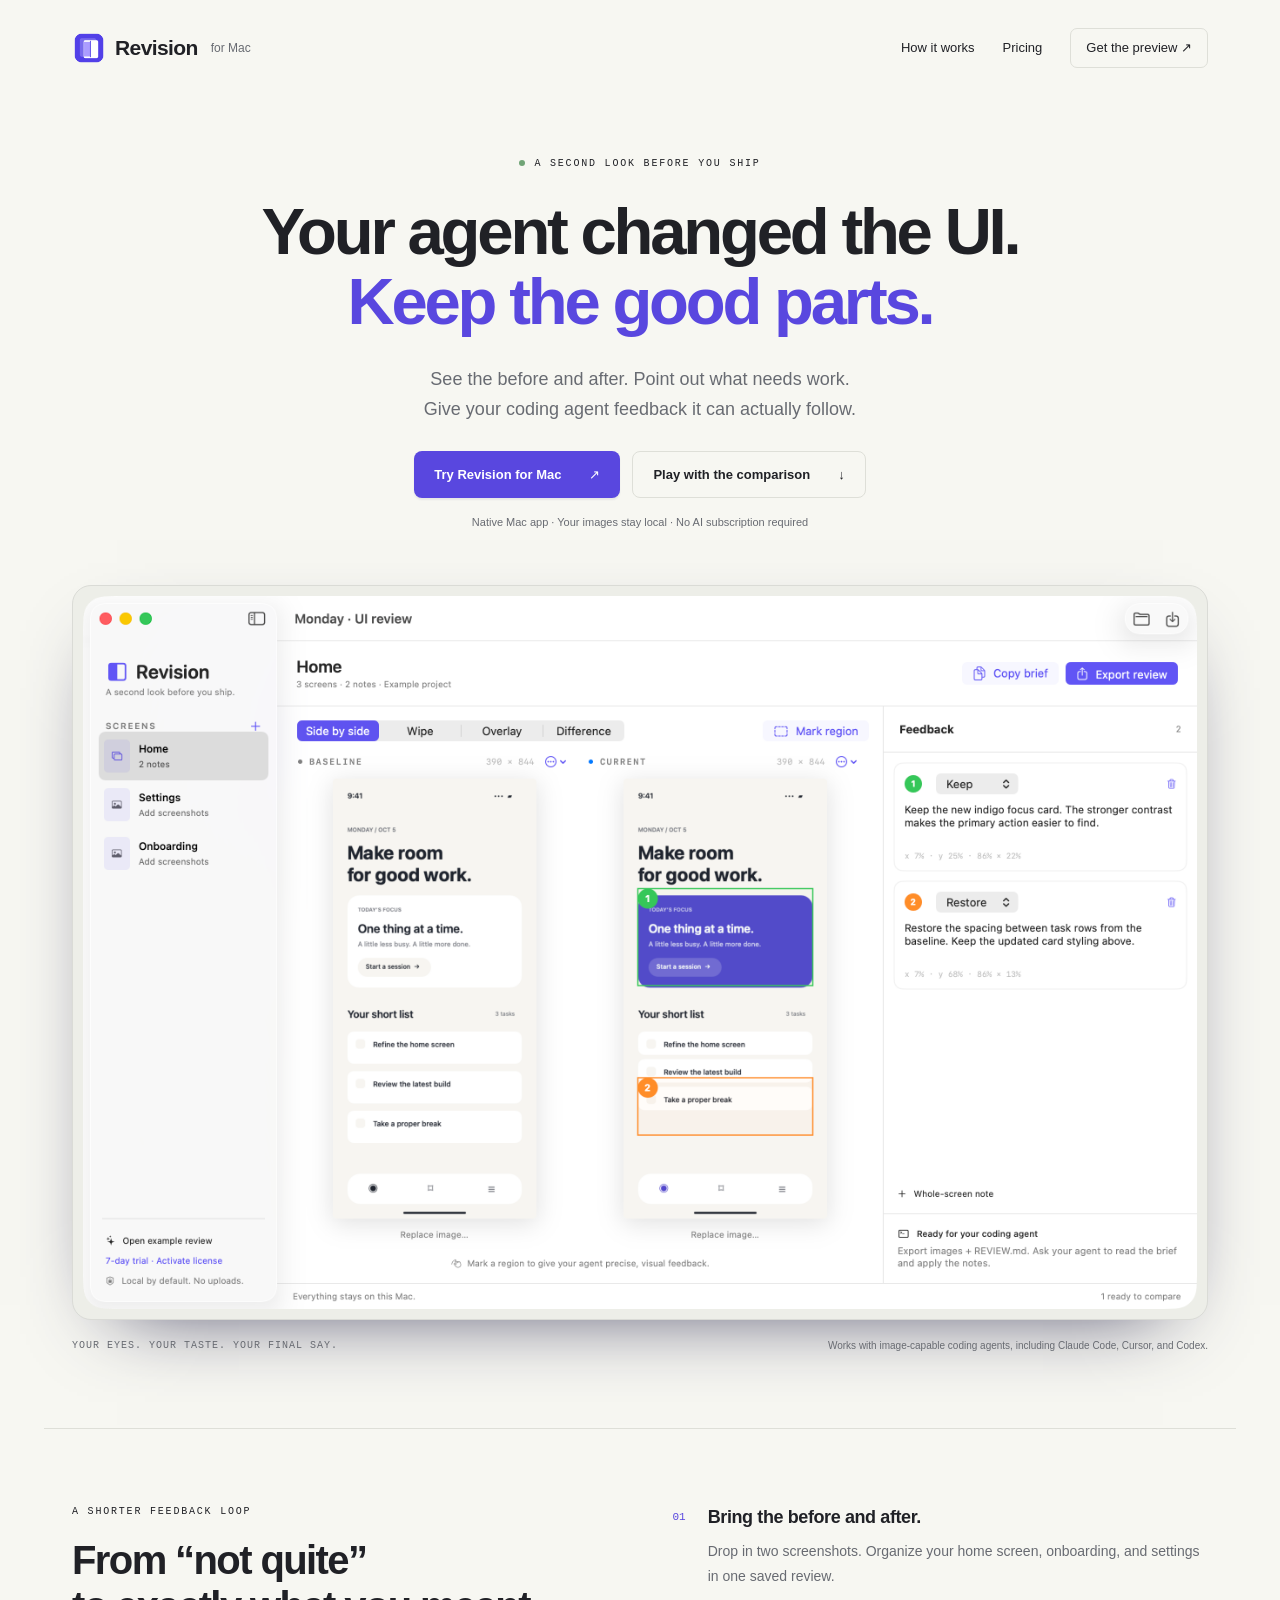
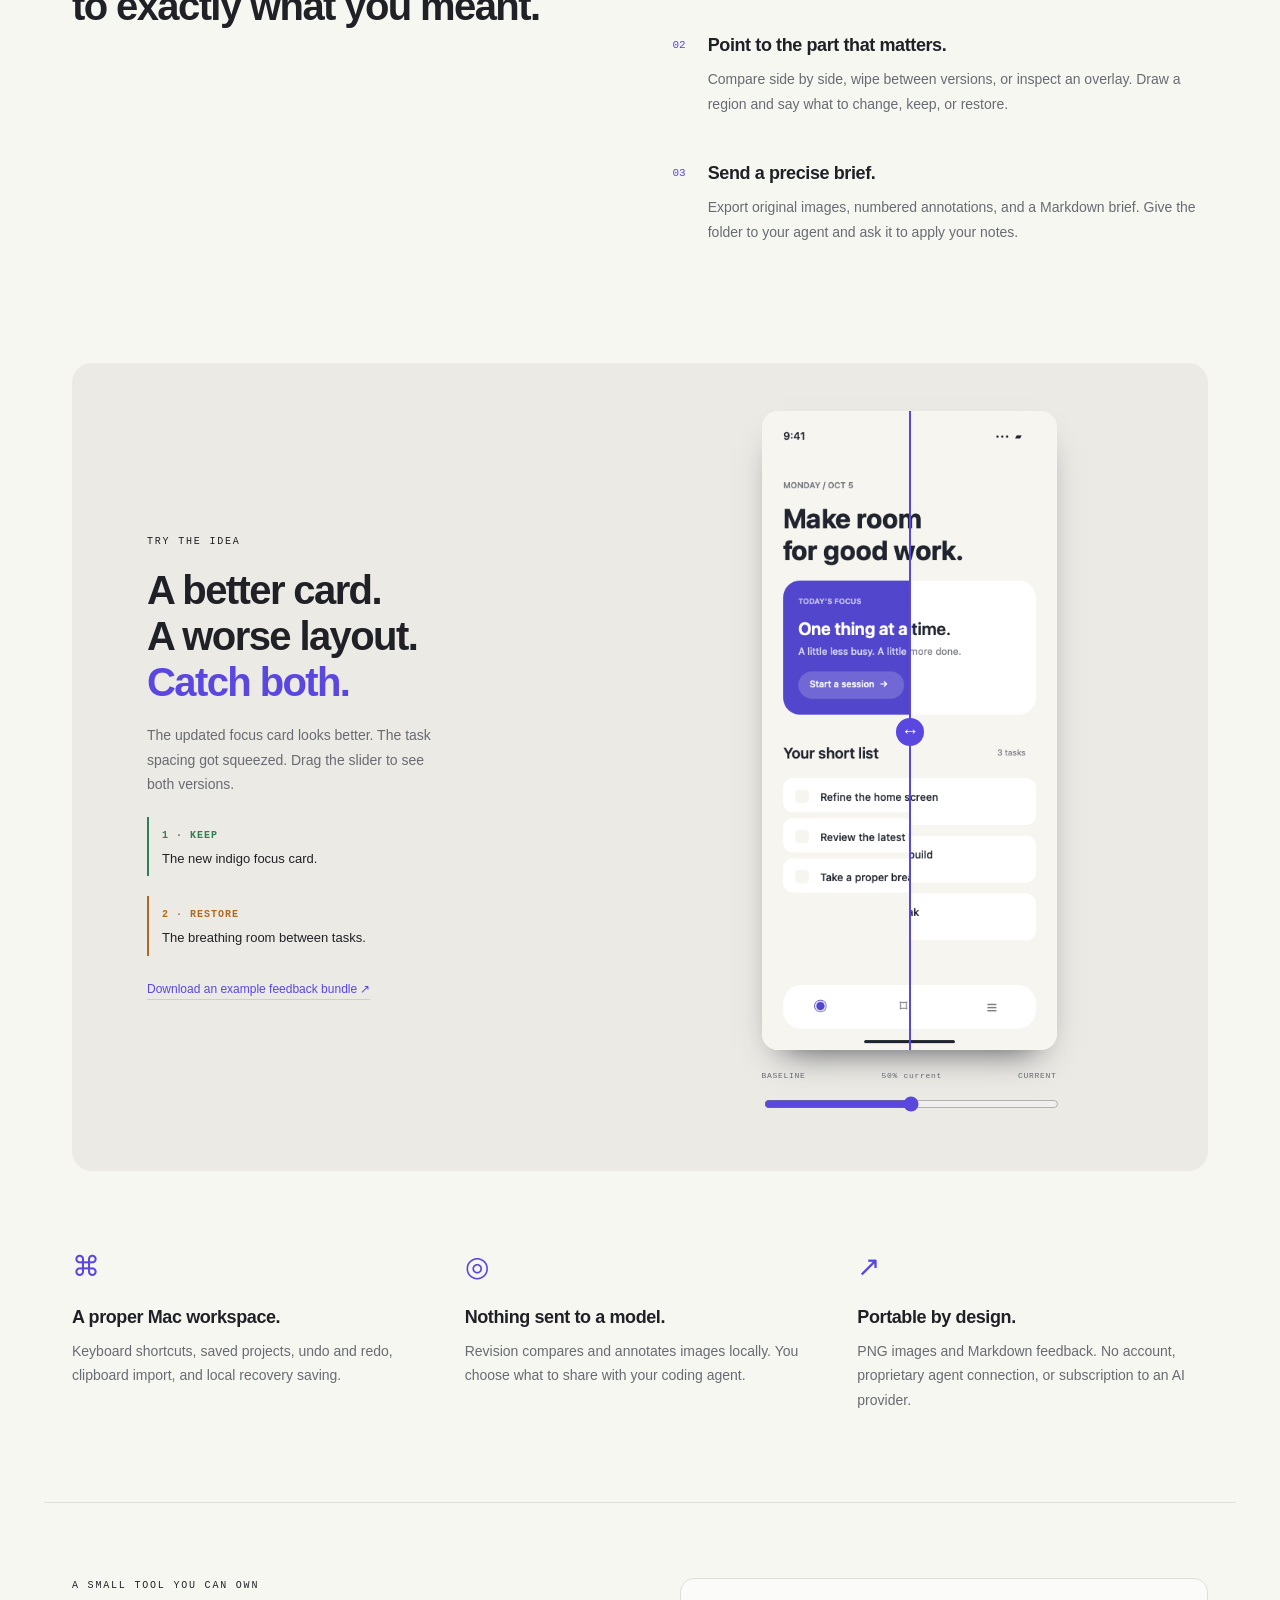
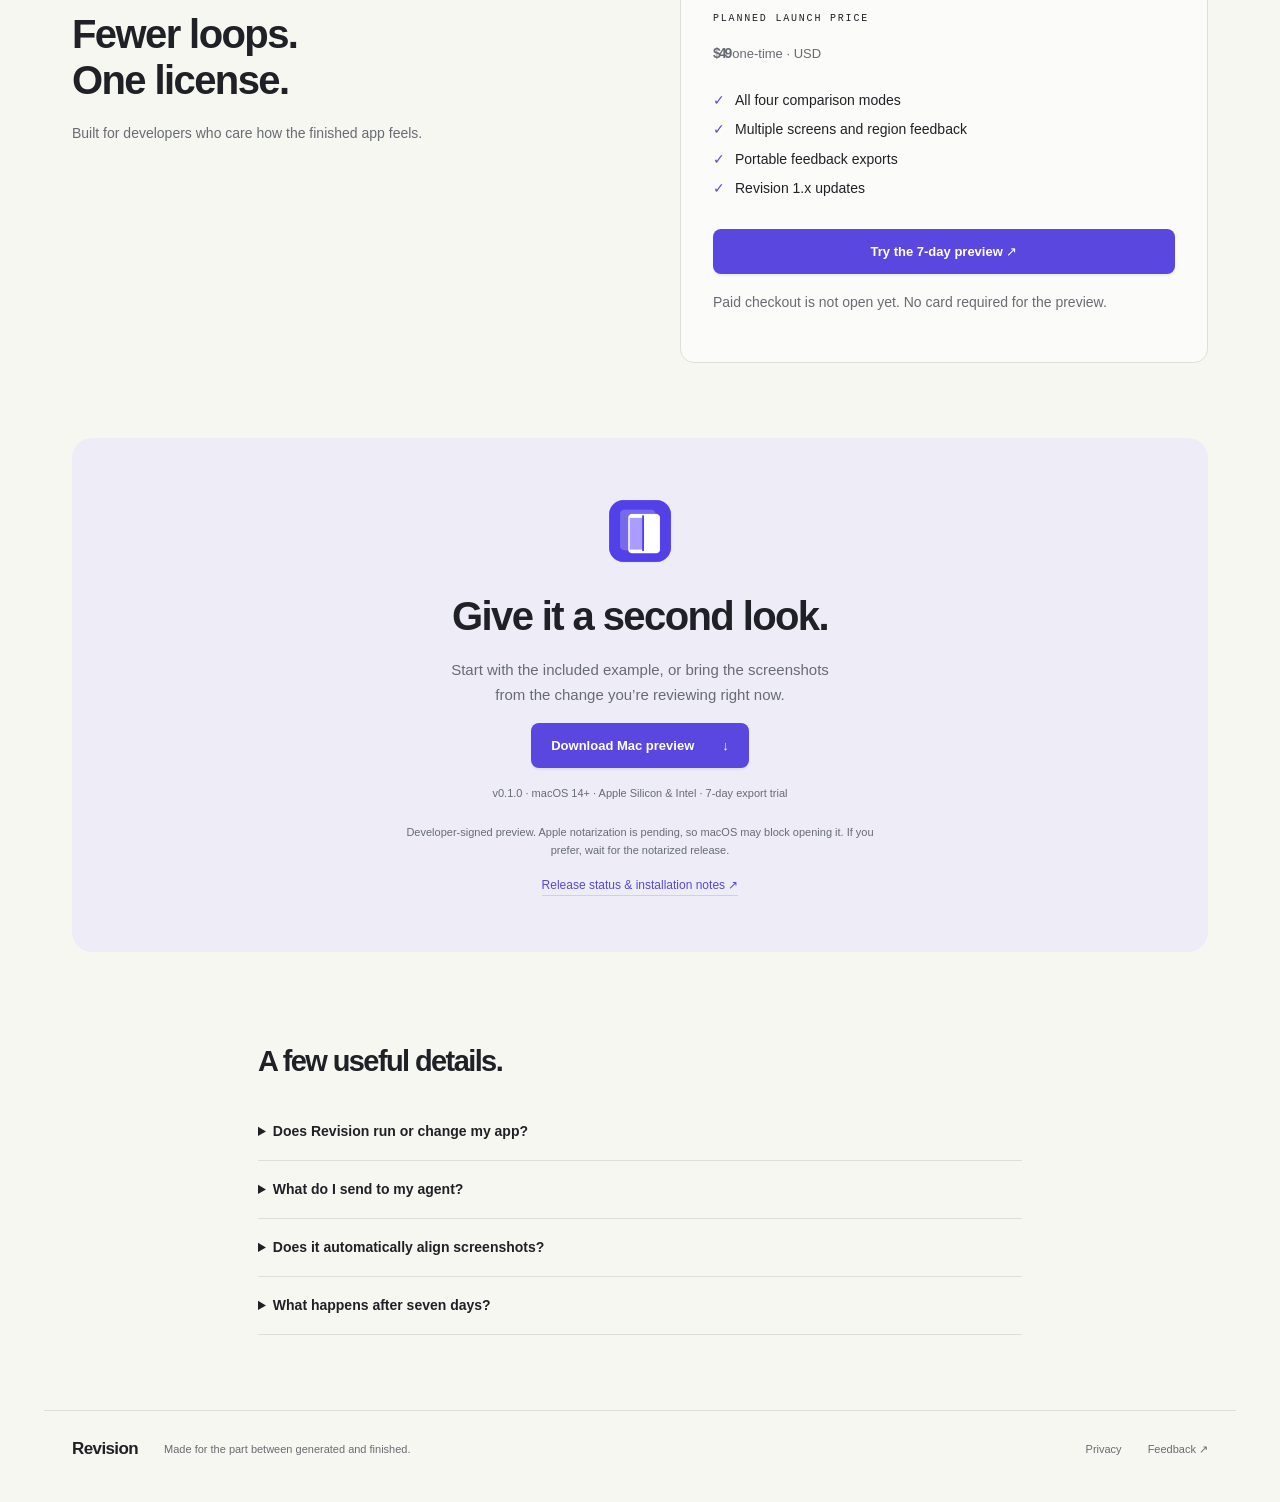
==== index.html @ 40abf192 "Launch Revision preview website and interactive comparison demo" ====
<!doctype html>
<html lang="en">
<head>
<meta charset="utf-8"><meta name="viewport" content="width=device-width,initial-scale=1">
<title>Revision — A second look before you ship</title>
<meta name="description" content="Review your coding agent’s UI changes on Mac. Compare screenshots, mark what to change, keep or restore, and export a precise feedback brief.">
<meta name="theme-color" content="#f7f7f2"><meta property="og:title" content="Revision — A second look before you ship"><meta property="og:description" content="Compare. Point. Refine. A native Mac workspace for reviewing AI-built interfaces."><meta property="og:type" content="website">
<link rel="icon" href="assets/icon.png"><link rel="stylesheet" href="style.css">
</head>
<body>
<a class="skip" href="#main">Skip to content</a>
<header><a href="#" class="brand"><img src="assets/icon.png" width="34" height="34" alt="">Revision<span>for Mac</span></a><nav aria-label="Main navigation"><a href="#how">How it works</a><a href="#pricing">Pricing</a><a class="nav-cta" href="#download">Get the preview ↗</a></nav></header>
<main id="main">
<section class="hero">
<p class="eyebrow"><span></span> A SECOND LOOK BEFORE YOU SHIP</p>
<h1>Your agent changed the UI.<br><em>Keep the good parts.</em></h1>
<p class="intro">See the before and after. Point out what needs work.<br>Give your coding agent feedback it can actually follow.</p>
<div class="actions"><a class="button primary" href="#download">Try Revision for Mac <span>↗</span></a><a class="button quiet" href="#demo">Play with the comparison <span>↓</span></a></div>
<p class="micro">Native Mac app · Your images stay local · No AI subscription required</p>
<div class="app-frame"><img src="assets/app.png" alt="Revision Mac app showing baseline and updated iPhone screens beside Keep and Restore feedback notes" width="1984" height="1270" fetchpriority="high"></div>
<div class="caption"><span>YOUR EYES. YOUR TASTE. YOUR FINAL SAY.</span><span>Works with image-capable coding agents, including Claude Code, Cursor, and Codex.</span></div>
</section>
<section id="how" class="how">
<div><p class="eyebrow">A SHORTER FEEDBACK LOOP</p><h2>From “not quite”<br>to exactly what you meant.</h2></div>
<div class="steps"><article><span>01</span><div><h3>Bring the before and after.</h3><p>Drop in two screenshots. Organize your home screen, onboarding, and settings in one saved review.</p></div></article><article><span>02</span><div><h3>Point to the part that matters.</h3><p>Compare side by side, wipe between versions, or inspect an overlay. Draw a region and say what to change, keep, or restore.</p></div></article><article><span>03</span><div><h3>Send a precise brief.</h3><p>Export original images, numbered annotations, and a Markdown brief. Give the folder to your agent and ask it to apply your notes.</p></div></article></div>
</section>
<section id="demo" class="demo">
<div class="demo-copy"><p class="eyebrow">TRY THE IDEA</p><h2>A better card.<br>A worse layout.<br><em>Catch both.</em></h2><p>The updated focus card looks better. The task spacing got squeezed. Drag the slider to see both versions.</p><div class="feedback keep"><b>1 · KEEP</b><p>The new indigo focus card.</p></div><div class="feedback restore"><b>2 · RESTORE</b><p>The breathing room between tasks.</p></div><a class="text-link" href="example-review.zip" download>Download an example feedback bundle ↗</a></div>
<div class="demo-canvas"><div class="compare" id="comparison"><img src="assets/before.png" width="390" height="844" alt="Baseline with a white focus card and spacious task rows"><img class="after" src="assets/after.png" width="390" height="844" alt="Updated screen with an indigo card and tighter task rows"><div class="divider" aria-hidden="true"><span>↔</span></div></div><div class="range-label"><span>BASELINE</span><output id="reveal">50% current</output><span>CURRENT</span></div><label class="sr-only" for="wipe">Current image reveal percentage</label><input id="wipe" type="range" min="0" max="100" value="50"></div>
</section>
<section class="details"><article><span>⌘</span><h3>A proper Mac workspace.</h3><p>Keyboard shortcuts, saved projects, undo and redo, clipboard import, and local recovery saving.</p></article><article><span>◎</span><h3>Nothing sent to a model.</h3><p>Revision compares and annotates images locally. You choose what to share with your coding agent.</p></article><article><span>↗</span><h3>Portable by design.</h3><p>PNG images and Markdown feedback. No account, proprietary agent connection, or subscription to an AI provider.</p></article></section>
<section id="pricing" class="pricing"><div><p class="eyebrow">A SMALL TOOL YOU CAN OWN</p><h2>Fewer loops.<br>One license.</h2><p>Built for developers who care how the finished app feels.</p></div><div class="price-card"><p class="eyebrow">PLANNED LAUNCH PRICE</p><p class="price">$49 <span>one-time · USD</span></p><ul><li>All four comparison modes</li><li>Multiple screens and region feedback</li><li>Portable feedback exports</li><li>Revision 1.x updates</li></ul><a class="button primary" href="#download">Try the 7-day preview ↗</a><p class="micro">Paid checkout is not open yet. No card required for the preview.</p></div></section>
<section id="download" class="download"><img src="assets/icon.png" width="74" height="74" alt=""><h2>Give it a second look.</h2><p>Start with the included example, or bring the screenshots<br>from the change you’re reviewing right now.</p><a class="button primary" href="https://github.com/maxmoneycash/revision-mac/releases/download/v0.1.0/Revision-0.1.0.zip">Download Mac preview <span>↓</span></a><p class="micro">v0.1.0 · macOS 14+ · Apple Silicon & Intel · 7-day export trial</p><p class="release-note">Developer-signed preview. Apple notarization is pending, so macOS may block opening it. If you prefer, wait for the notarized release.</p><a class="text-link" href="https://github.com/maxmoneycash/revision-mac/releases">Release status & installation notes ↗</a></section>
<section class="faq"><h2>A few useful details.</h2><details><summary>Does Revision run or change my app?</summary><p>No. This first version works with screenshots you import. It helps you compare and write feedback; your coding agent makes code changes. Automatic capture and code editing are not included.</p></details><details><summary>What do I send to my agent?</summary><p>The exported folder contains REVIEW.md, your original screenshots, annotated images, and a saved review project. Ask your agent to read REVIEW.md, inspect the images, and apply only the requested changes.</p></details><details><summary>Does it automatically align screenshots?</summary><p>No. Use screenshots taken at the same dimensions and UI state for accurate comparisons. Revision warns when dimensions differ. Overlay modes stretch the baseline to the current image dimensions.</p></details><details><summary>What happens after seven days?</summary><p>You can still open, compare, annotate, and save projects. Copying feedback and exporting bundles require an activated license. Paid checkout is being prepared; this preview is for trying the workflow.</p></details></section>
</main>
<footer><a class="brand" href="#">Revision</a><p>Made for the part between generated and finished.</p><a href="privacy.html">Privacy</a><a href="https://github.com/maxmoneycash/revision-mac/issues/new">Feedback ↗</a></footer>
<script src="site.js"></script>
</body></html>
---- style.css ----
:root{--paper:#f7f7f2;--ink:#202126;--muted:#686b72;--line:#dedfd8;--accent:#5947df}*{box-sizing:border-box}html{scroll-behavior:smooth;scroll-padding-top:30px}body{margin:0;background:var(--paper);color:var(--ink);font-family:-apple-system,BlinkMacSystemFont,"Segoe UI",sans-serif;line-height:1.5;-webkit-font-smoothing:antialiased}a{color:inherit;text-decoration:none}button,input,a,summary{-webkit-tap-highlight-color:transparent}a:focus-visible,input:focus-visible,summary:focus-visible{outline:3px solid var(--accent);outline-offset:5px}header,main,footer{max-width:1192px;margin:auto}header{display:flex;justify-content:space-between;align-items:center;padding:28px 28px 20px}.brand{display:flex;align-items:center;gap:9px;font-weight:650;font-size:21px;letter-spacing:-.6px}.brand span{font-size:12px;color:var(--muted);font-weight:450;letter-spacing:0;margin-left:4px}nav{display:flex;gap:28px;align-items:center;font-size:13px}.nav-cta{border:1px solid var(--line);padding:9px 15px;border-radius:7px}section{padding:75px 28px}.hero{text-align:center;padding-top:68px}.eyebrow{font-family:ui-monospace,SFMono-Regular,monospace;font-size:10px;letter-spacing:1.8px;font-weight:500;display:flex;align-items:center;gap:9px}.hero .eyebrow{justify-content:center}.eyebrow span{width:6px;height:6px;border-radius:50%;background:#70a476}h1{font-size:clamp(38px,5.1vw,66px);line-height:1.08;letter-spacing:-3.2px;font-weight:560;margin:26px 0}em{font-style:normal;color:var(--accent)}.intro{font-size:18px;line-height:1.7;color:var(--muted);margin-bottom:26px}.actions{display:flex;justify-content:center;gap:12px}.button{display:inline-flex;align-items:center;justify-content:center;gap:28px;border-radius:8px;padding:13px 20px;font-size:13px;font-weight:550;transition:background .15s,transform .15s}.button:hover{transform:translateY(-1px)}.primary{background:var(--accent);color:white;box-shadow:0 2px 2px #201b4e12}.primary:hover{background:#4836cc}.quiet{border:1px solid var(--line)}.micro{font-size:11px;color:var(--muted);margin-top:16px}.app-frame{margin-top:54px;padding:10px;border:1px solid #dadbd6;background:#edeee8;border-radius:19px;box-shadow:0 30px 80px -45px #302f52}.app-frame img{display:block;width:100%;height:auto;border-radius:11px}.caption{display:flex;justify-content:space-between;text-align:left;gap:25px;color:var(--muted);font-size:10px;margin-top:18px}.caption span:first-child{font-family:ui-monospace,monospace;letter-spacing:1px;white-space:nowrap}h2{font-size:40px;font-weight:550;letter-spacing:-1.6px;line-height:1.15;margin:18px 0}h3{font-size:18px;font-weight:580;letter-spacing:-.4px;margin:0 0 8px}p{margin:0 0 15px}.how{display:grid;grid-template-columns:1fr 1fr;gap:65px;border-top:1px solid var(--line)}.steps article{display:flex;gap:22px;margin-bottom:29px}.steps article>span{color:var(--accent);font-family:ui-monospace,monospace;font-size:11px;padding-top:5px}.steps p,.details p,.pricing>div>p:not(.eyebrow){font-size:14px;line-height:1.75;color:var(--muted)}.demo{margin:0 28px;border-radius:20px;padding:48px 75px;display:grid;grid-template-columns:1fr 1fr;gap:90px;background:#ebeae5;align-items:center}.demo-copy>p:not(.eyebrow){font-size:14px;line-height:1.75;color:var(--muted);max-width:300px}.feedback{border-left:2px solid;padding:4px 0 4px 13px;margin:20px 0}.feedback b{font-size:10px;font-family:ui-monospace,monospace;letter-spacing:1px}.feedback p{font-size:13px;color:var(--ink);margin:4px 0}.keep{color:#2e7f52}.restore{color:#b06a1f}.text-link{font-size:12px;color:var(--accent);border-bottom:1px solid #5947df33;padding-bottom:3px}.demo-canvas{max-width:295px;width:100%;margin:auto}.compare{position:relative;border-radius:16px;overflow:hidden;box-shadow:0 18px 35px -20px #393a44;--position:50%}.compare img{width:100%;height:auto;display:block}.compare .after{position:absolute;inset:0;clip-path:inset(0 calc(100% - var(--position)) 0 0)}.divider{position:absolute;top:0;bottom:0;left:var(--position);width:2px;background:var(--accent);pointer-events:none}.divider span{position:absolute;top:48%;left:-13px;border-radius:50%;width:28px;height:28px;color:#fff;background:var(--accent);text-align:center;font-size:18px}.range-label{display:flex;justify-content:space-between;font-family:ui-monospace,monospace;font-size:8px;letter-spacing:.7px;color:var(--muted);margin:20px 0 8px}input[type=range]{width:100%;accent-color:var(--accent);cursor:ew-resize;min-height:24px}.details{display:grid;grid-template-columns:repeat(3,1fr);gap:42px}.details article>span{display:block;font-size:28px;color:var(--accent);margin-bottom:16px}.pricing{border-top:1px solid var(--line);display:grid;grid-template-columns:1fr 1fr;gap:80px}.price-card{padding:32px;border:1px solid var(--line);border-radius:14px;background:#ffffff77}.price{font-size:50px;letter-spacing:-2px;font-weight:550;margin-bottom:20px}.price span{font-size:13px;color:var(--muted);font-weight:400;letter-spacing:0}ul{list-style:none;padding:0;margin:0 0 25px;font-size:14px;line-height:2.1}li:before{content:"✓";margin-right:10px;color:var(--accent)}.price-card .button{width:100%}.download{text-align:center;background:#eeedf7;border-radius:20px;margin:0 28px;padding:56px 25px}.download>p{color:var(--muted);font-size:15px;line-height:1.7}.download .micro{font-size:11px}.download .release-note{font-size:11px;max-width:480px;margin:20px auto 12px}.faq{max-width:820px;margin:auto}.faq h2{font-size:29px;margin-bottom:25px}details{border-bottom:1px solid var(--line);padding:18px 0;font-size:14px}summary{cursor:pointer;font-weight:550}details p{color:var(--muted);margin-top:14px;line-height:1.7}footer{display:flex;gap:26px;align-items:center;border-top:1px solid var(--line);padding:25px 28px 40px;font-size:11px;color:var(--muted)}footer .brand{color:var(--ink);font-size:17px}footer p{flex:1;margin:0}.sr-only,.skip:not(:focus){position:absolute;width:1px;height:1px;overflow:hidden;clip:rect(0,0,0,0)}.skip:focus{position:fixed;top:10px;left:10px;z-index:10;background:white;padding:10px}
@media(max-width:760px){header{padding:20px}nav{gap:16px}nav>a:not(.nav-cta){display:none}h1{letter-spacing:-1.7px}.hero{padding-top:45px}.intro{font-size:16px}.intro br{display:none}.actions{flex-direction:column;align-items:center;gap:10px}.caption{flex-direction:column;gap:6px}.how,.pricing{grid-template-columns:1fr;gap:25px}.demo{padding:30px 24px;grid-template-columns:1fr;gap:30px}.demo-copy>p:not(.eyebrow){max-width:none}.demo h2 br{display:none}.demo h2{max-width:300px}.details{grid-template-columns:1fr;gap:25px;padding-top:50px;padding-bottom:50px}.details article>span{margin-bottom:8px}section{padding:48px 20px}h2{font-size:34px}.app-frame{padding:4px;border-radius:9px;margin-top:35px}.app-frame img{border-radius:6px}.download{margin:0 20px}.demo{margin:0 20px}footer{flex-wrap:wrap;gap:18px}footer p{flex-basis:65%}}
@media(prefers-reduced-motion:reduce){html{scroll-behavior:auto}.button{transition:none}}
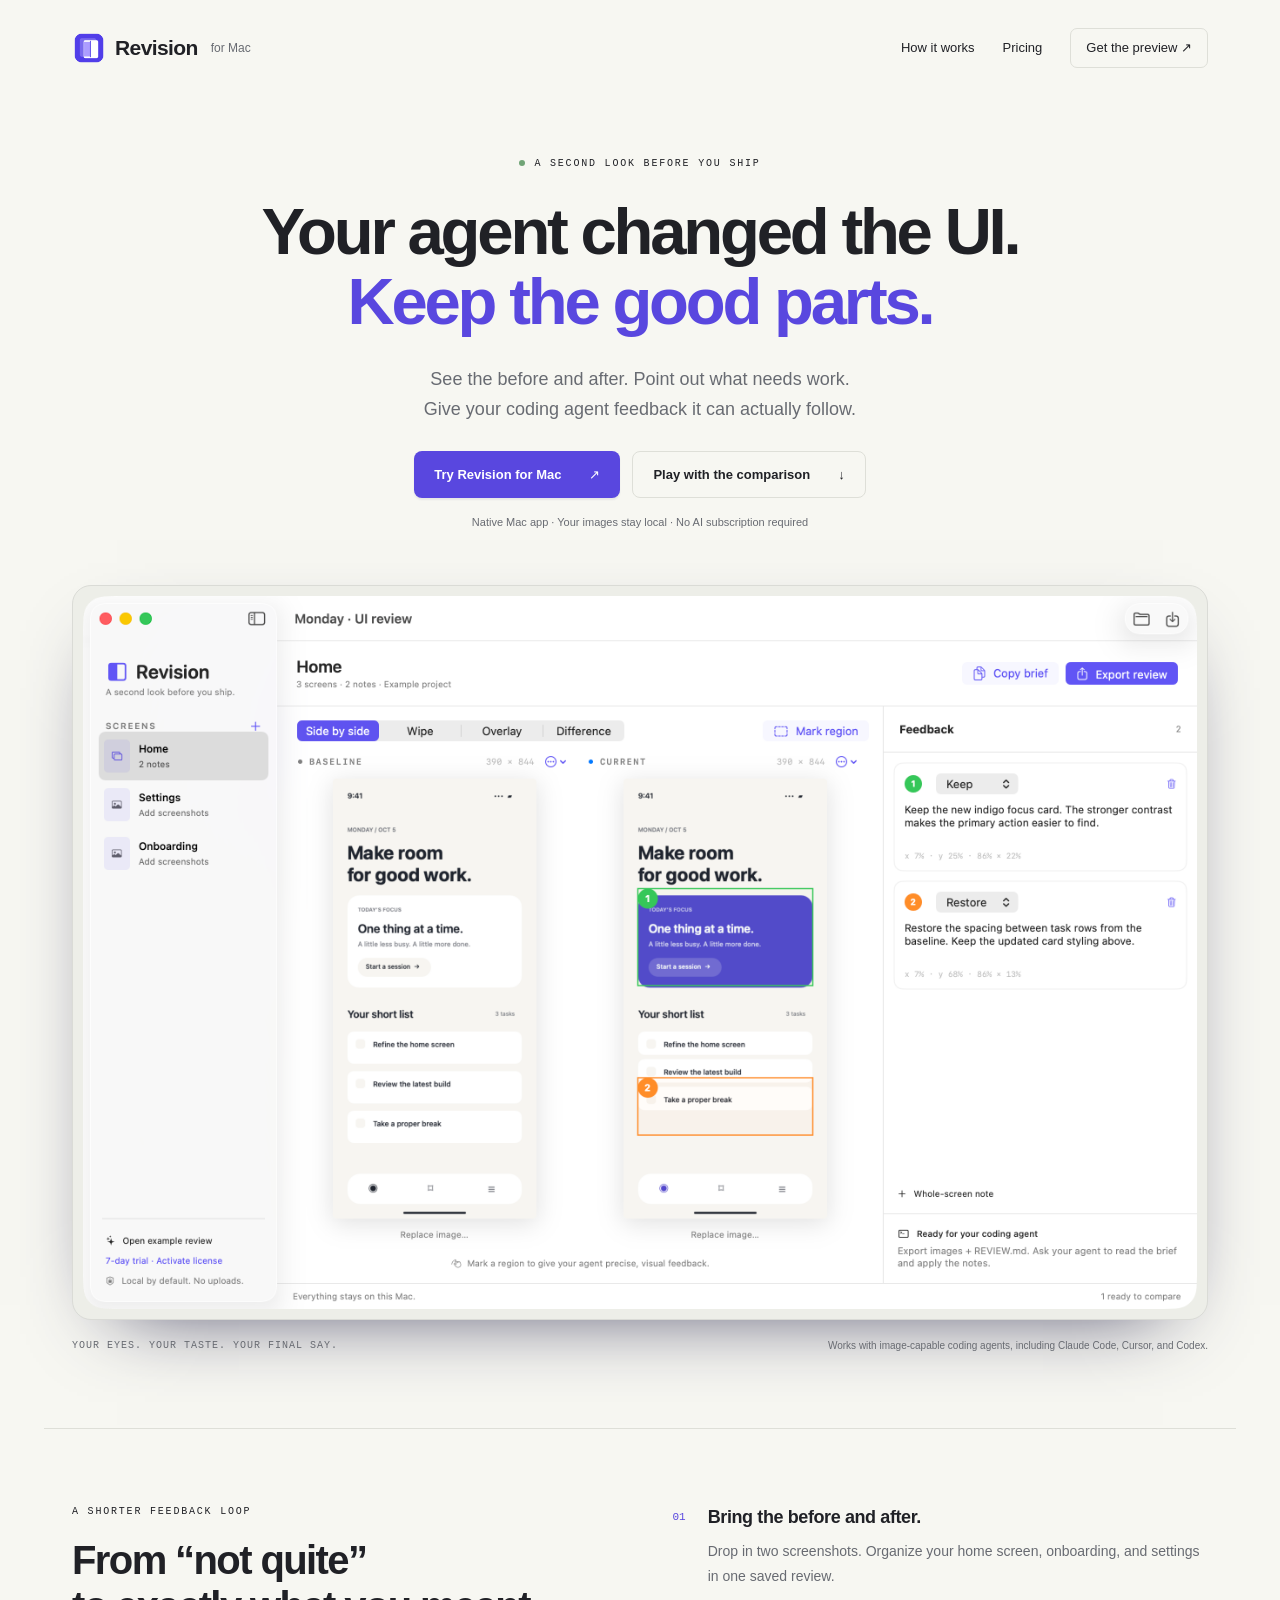
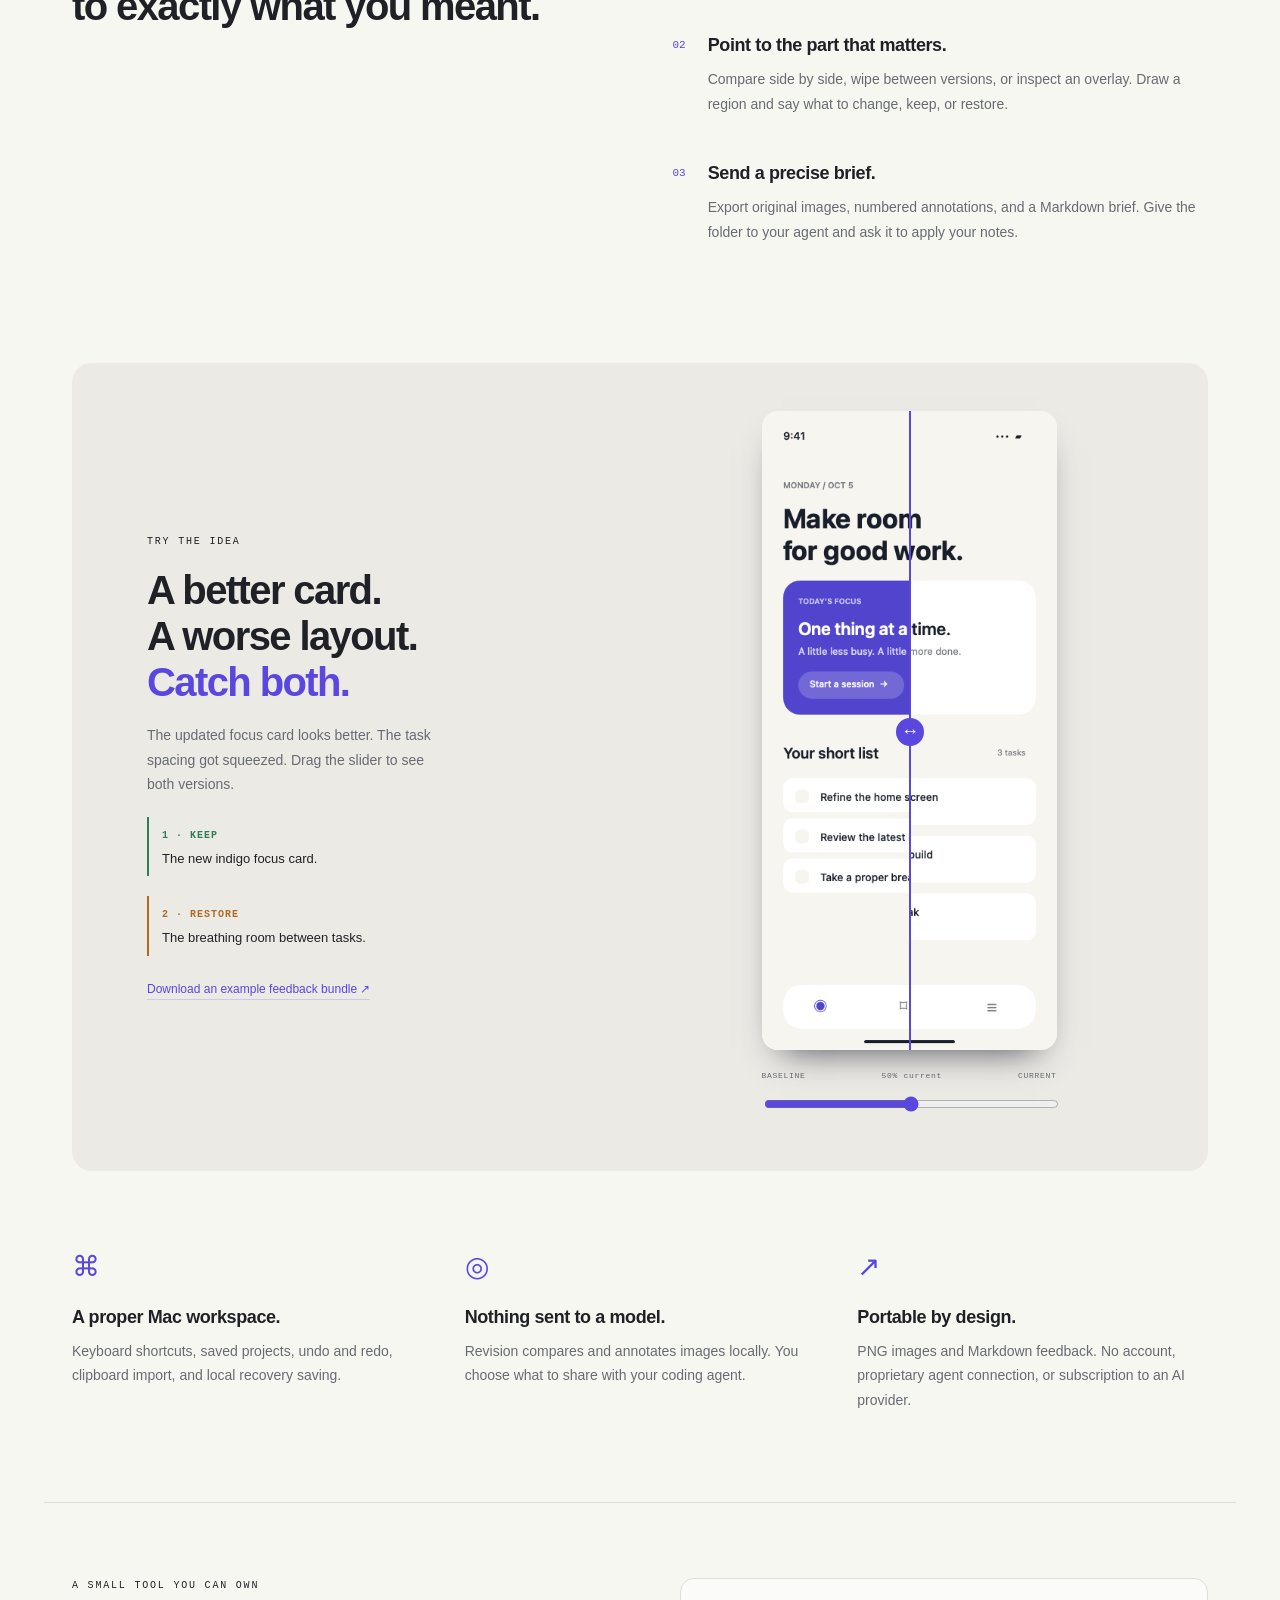
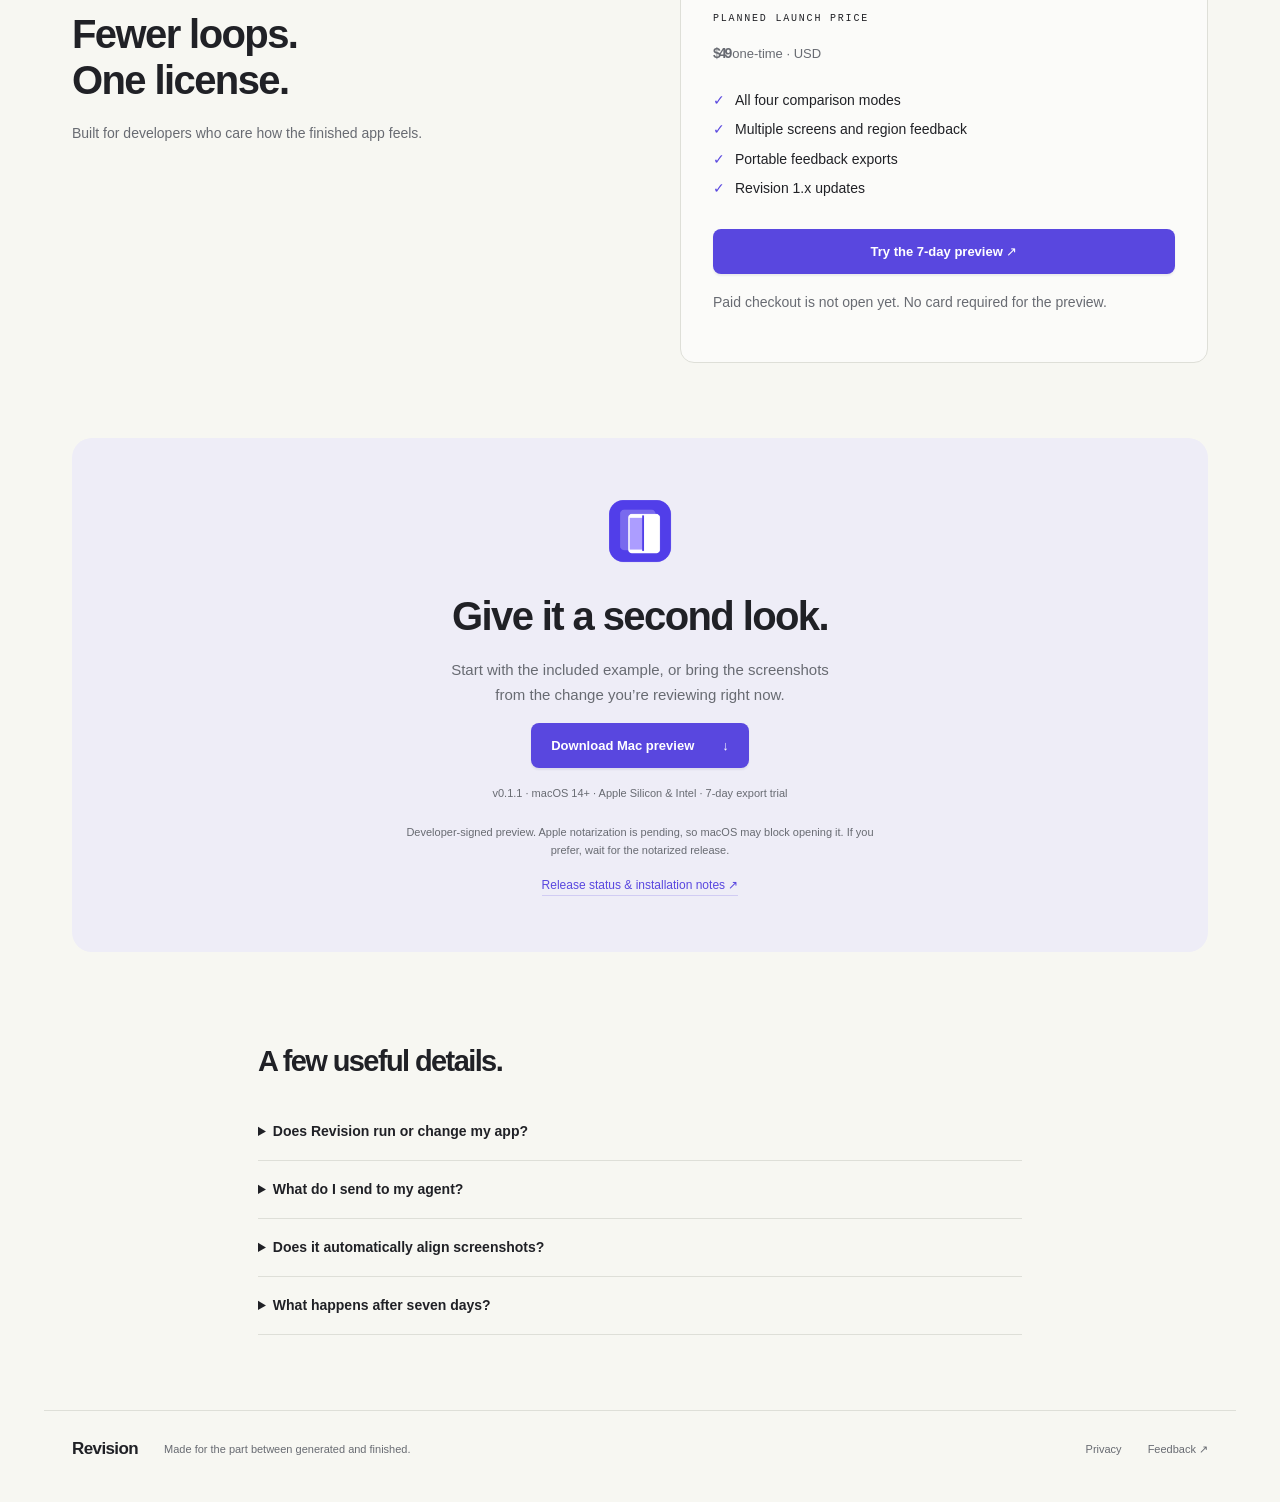
==== commit fca84868: "Point preview downloads to version 0.1.1" ====
--- a/index.html
+++ b/index.html
@@ -13,24 +13,24 @@
 <main id="main">
 <section class="hero">
 <p class="eyebrow"><span></span> A SECOND LOOK BEFORE YOU SHIP</p>
-<h1>Your agent changed the UI.<br><em>Keep the good parts.</em></h1>
-<p class="intro">See the before and after. Point out what needs work.<br>Give your coding agent feedback it can actually follow.</p>
+<h1>Your agent changed the UI.<br> <em>Keep the good parts.</em></h1>
+<p class="intro">See the before and after. Point out what needs work.<br> Give your coding agent feedback it can actually follow.</p>
 <div class="actions"><a class="button primary" href="#download">Try Revision for Mac <span>↗</span></a><a class="button quiet" href="#demo">Play with the comparison <span>↓</span></a></div>
 <p class="micro">Native Mac app · Your images stay local · No AI subscription required</p>
 <div class="app-frame"><img src="assets/app.png" alt="Revision Mac app showing baseline and updated iPhone screens beside Keep and Restore feedback notes" width="1984" height="1270" fetchpriority="high"></div>
 <div class="caption"><span>YOUR EYES. YOUR TASTE. YOUR FINAL SAY.</span><span>Works with image-capable coding agents, including Claude Code, Cursor, and Codex.</span></div>
 </section>
 <section id="how" class="how">
-<div><p class="eyebrow">A SHORTER FEEDBACK LOOP</p><h2>From “not quite”<br>to exactly what you meant.</h2></div>
+<div><p class="eyebrow">A SHORTER FEEDBACK LOOP</p><h2>From “not quite”<br> to exactly what you meant.</h2></div>
 <div class="steps"><article><span>01</span><div><h3>Bring the before and after.</h3><p>Drop in two screenshots. Organize your home screen, onboarding, and settings in one saved review.</p></div></article><article><span>02</span><div><h3>Point to the part that matters.</h3><p>Compare side by side, wipe between versions, or inspect an overlay. Draw a region and say what to change, keep, or restore.</p></div></article><article><span>03</span><div><h3>Send a precise brief.</h3><p>Export original images, numbered annotations, and a Markdown brief. Give the folder to your agent and ask it to apply your notes.</p></div></article></div>
 </section>
 <section id="demo" class="demo">
-<div class="demo-copy"><p class="eyebrow">TRY THE IDEA</p><h2>A better card.<br>A worse layout.<br><em>Catch both.</em></h2><p>The updated focus card looks better. The task spacing got squeezed. Drag the slider to see both versions.</p><div class="feedback keep"><b>1 · KEEP</b><p>The new indigo focus card.</p></div><div class="feedback restore"><b>2 · RESTORE</b><p>The breathing room between tasks.</p></div><a class="text-link" href="example-review.zip" download>Download an example feedback bundle ↗</a></div>
+<div class="demo-copy"><p class="eyebrow">TRY THE IDEA</p><h2>A better card.<br> A worse layout.<br> <em>Catch both.</em></h2><p>The updated focus card looks better. The task spacing got squeezed. Drag the slider to see both versions.</p><div class="feedback keep"><b>1 · KEEP</b><p>The new indigo focus card.</p></div><div class="feedback restore"><b>2 · RESTORE</b><p>The breathing room between tasks.</p></div><a class="text-link" href="example-review.zip" download>Download an example feedback bundle ↗</a></div>
 <div class="demo-canvas"><div class="compare" id="comparison"><img src="assets/before.png" width="390" height="844" alt="Baseline with a white focus card and spacious task rows"><img class="after" src="assets/after.png" width="390" height="844" alt="Updated screen with an indigo card and tighter task rows"><div class="divider" aria-hidden="true"><span>↔</span></div></div><div class="range-label"><span>BASELINE</span><output id="reveal">50% current</output><span>CURRENT</span></div><label class="sr-only" for="wipe">Current image reveal percentage</label><input id="wipe" type="range" min="0" max="100" value="50"></div>
 </section>
 <section class="details"><article><span>⌘</span><h3>A proper Mac workspace.</h3><p>Keyboard shortcuts, saved projects, undo and redo, clipboard import, and local recovery saving.</p></article><article><span>◎</span><h3>Nothing sent to a model.</h3><p>Revision compares and annotates images locally. You choose what to share with your coding agent.</p></article><article><span>↗</span><h3>Portable by design.</h3><p>PNG images and Markdown feedback. No account, proprietary agent connection, or subscription to an AI provider.</p></article></section>
-<section id="pricing" class="pricing"><div><p class="eyebrow">A SMALL TOOL YOU CAN OWN</p><h2>Fewer loops.<br>One license.</h2><p>Built for developers who care how the finished app feels.</p></div><div class="price-card"><p class="eyebrow">PLANNED LAUNCH PRICE</p><p class="price">$49 <span>one-time · USD</span></p><ul><li>All four comparison modes</li><li>Multiple screens and region feedback</li><li>Portable feedback exports</li><li>Revision 1.x updates</li></ul><a class="button primary" href="#download">Try the 7-day preview ↗</a><p class="micro">Paid checkout is not open yet. No card required for the preview.</p></div></section>
-<section id="download" class="download"><img src="assets/icon.png" width="74" height="74" alt=""><h2>Give it a second look.</h2><p>Start with the included example, or bring the screenshots<br>from the change you’re reviewing right now.</p><a class="button primary" href="https://github.com/maxmoneycash/revision-mac/releases/download/v0.1.0/Revision-0.1.0.zip">Download Mac preview <span>↓</span></a><p class="micro">v0.1.0 · macOS 14+ · Apple Silicon & Intel · 7-day export trial</p><p class="release-note">Developer-signed preview. Apple notarization is pending, so macOS may block opening it. If you prefer, wait for the notarized release.</p><a class="text-link" href="https://github.com/maxmoneycash/revision-mac/releases">Release status & installation notes ↗</a></section>
+<section id="pricing" class="pricing"><div><p class="eyebrow">A SMALL TOOL YOU CAN OWN</p><h2>Fewer loops.<br> One license.</h2><p>Built for developers who care how the finished app feels.</p></div><div class="price-card"><p class="eyebrow">PLANNED LAUNCH PRICE</p><p class="price">$49 <span>one-time · USD</span></p><ul><li>All four comparison modes</li><li>Multiple screens and region feedback</li><li>Portable feedback exports</li><li>Revision 1.x updates</li></ul><a class="button primary" href="#download">Try the 7-day preview ↗</a><p class="micro">Paid checkout is not open yet. No card required for the preview.</p></div></section>
+<section id="download" class="download"><img src="assets/icon.png" width="74" height="74" alt=""><h2>Give it a second look.</h2><p>Start with the included example, or bring the screenshots<br> from the change you’re reviewing right now.</p><a class="button primary" href="https://github.com/maxmoneycash/revision-mac/releases/download/v0.1.1/Revision-0.1.1.zip">Download Mac preview <span>↓</span></a><p class="micro">v0.1.1 · macOS 14+ · Apple Silicon & Intel · 7-day export trial</p><p class="release-note">Developer-signed preview. Apple notarization is pending, so macOS may block opening it. If you prefer, wait for the notarized release.</p><a class="text-link" href="https://github.com/maxmoneycash/revision-mac/releases">Release status & installation notes ↗</a></section>
 <section class="faq"><h2>A few useful details.</h2><details><summary>Does Revision run or change my app?</summary><p>No. This first version works with screenshots you import. It helps you compare and write feedback; your coding agent makes code changes. Automatic capture and code editing are not included.</p></details><details><summary>What do I send to my agent?</summary><p>The exported folder contains REVIEW.md, your original screenshots, annotated images, and a saved review project. Ask your agent to read REVIEW.md, inspect the images, and apply only the requested changes.</p></details><details><summary>Does it automatically align screenshots?</summary><p>No. Use screenshots taken at the same dimensions and UI state for accurate comparisons. Revision warns when dimensions differ. Overlay modes stretch the baseline to the current image dimensions.</p></details><details><summary>What happens after seven days?</summary><p>You can still open, compare, annotate, and save projects. Copying feedback and exporting bundles require an activated license. Paid checkout is being prepared; this preview is for trying the workflow.</p></details></section>
 </main>
 <footer><a class="brand" href="#">Revision</a><p>Made for the part between generated and finished.</p><a href="privacy.html">Privacy</a><a href="https://github.com/maxmoneycash/revision-mac/issues/new">Feedback ↗</a></footer>
--- a/style.css
+++ b/style.css
@@ -1,3 +1,5 @@
 :root{--paper:#f7f7f2;--ink:#202126;--muted:#686b72;--line:#dedfd8;--accent:#5947df}*{box-sizing:border-box}html{scroll-behavior:smooth;scroll-padding-top:30px}body{margin:0;background:var(--paper);color:var(--ink);font-family:-apple-system,BlinkMacSystemFont,"Segoe UI",sans-serif;line-height:1.5;-webkit-font-smoothing:antialiased}a{color:inherit;text-decoration:none}button,input,a,summary{-webkit-tap-highlight-color:transparent}a:focus-visible,input:focus-visible,summary:focus-visible{outline:3px solid var(--accent);outline-offset:5px}header,main,footer{max-width:1192px;margin:auto}header{display:flex;justify-content:space-between;align-items:center;padding:28px 28px 20px}.brand{display:flex;align-items:center;gap:9px;font-weight:650;font-size:21px;letter-spacing:-.6px}.brand span{font-size:12px;color:var(--muted);font-weight:450;letter-spacing:0;margin-left:4px}nav{display:flex;gap:28px;align-items:center;font-size:13px}.nav-cta{border:1px solid var(--line);padding:9px 15px;border-radius:7px}section{padding:75px 28px}.hero{text-align:center;padding-top:68px}.eyebrow{font-family:ui-monospace,SFMono-Regular,monospace;font-size:10px;letter-spacing:1.8px;font-weight:500;display:flex;align-items:center;gap:9px}.hero .eyebrow{justify-content:center}.eyebrow span{width:6px;height:6px;border-radius:50%;background:#70a476}h1{font-size:clamp(38px,5.1vw,66px);line-height:1.08;letter-spacing:-3.2px;font-weight:560;margin:26px 0}em{font-style:normal;color:var(--accent)}.intro{font-size:18px;line-height:1.7;color:var(--muted);margin-bottom:26px}.actions{display:flex;justify-content:center;gap:12px}.button{display:inline-flex;align-items:center;justify-content:center;gap:28px;border-radius:8px;padding:13px 20px;font-size:13px;font-weight:550;transition:background .15s,transform .15s}.button:hover{transform:translateY(-1px)}.primary{background:var(--accent);color:white;box-shadow:0 2px 2px #201b4e12}.primary:hover{background:#4836cc}.quiet{border:1px solid var(--line)}.micro{font-size:11px;color:var(--muted);margin-top:16px}.app-frame{margin-top:54px;padding:10px;border:1px solid #dadbd6;background:#edeee8;border-radius:19px;box-shadow:0 30px 80px -45px #302f52}.app-frame img{display:block;width:100%;height:auto;border-radius:11px}.caption{display:flex;justify-content:space-between;text-align:left;gap:25px;color:var(--muted);font-size:10px;margin-top:18px}.caption span:first-child{font-family:ui-monospace,monospace;letter-spacing:1px;white-space:nowrap}h2{font-size:40px;font-weight:550;letter-spacing:-1.6px;line-height:1.15;margin:18px 0}h3{font-size:18px;font-weight:580;letter-spacing:-.4px;margin:0 0 8px}p{margin:0 0 15px}.how{display:grid;grid-template-columns:1fr 1fr;gap:65px;border-top:1px solid var(--line)}.steps article{display:flex;gap:22px;margin-bottom:29px}.steps article>span{color:var(--accent);font-family:ui-monospace,monospace;font-size:11px;padding-top:5px}.steps p,.details p,.pricing>div>p:not(.eyebrow){font-size:14px;line-height:1.75;color:var(--muted)}.demo{margin:0 28px;border-radius:20px;padding:48px 75px;display:grid;grid-template-columns:1fr 1fr;gap:90px;background:#ebeae5;align-items:center}.demo-copy>p:not(.eyebrow){font-size:14px;line-height:1.75;color:var(--muted);max-width:300px}.feedback{border-left:2px solid;padding:4px 0 4px 13px;margin:20px 0}.feedback b{font-size:10px;font-family:ui-monospace,monospace;letter-spacing:1px}.feedback p{font-size:13px;color:var(--ink);margin:4px 0}.keep{color:#2e7f52}.restore{color:#b06a1f}.text-link{font-size:12px;color:var(--accent);border-bottom:1px solid #5947df33;padding-bottom:3px}.demo-canvas{max-width:295px;width:100%;margin:auto}.compare{position:relative;border-radius:16px;overflow:hidden;box-shadow:0 18px 35px -20px #393a44;--position:50%}.compare img{width:100%;height:auto;display:block}.compare .after{position:absolute;inset:0;clip-path:inset(0 calc(100% - var(--position)) 0 0)}.divider{position:absolute;top:0;bottom:0;left:var(--position);width:2px;background:var(--accent);pointer-events:none}.divider span{position:absolute;top:48%;left:-13px;border-radius:50%;width:28px;height:28px;color:#fff;background:var(--accent);text-align:center;font-size:18px}.range-label{display:flex;justify-content:space-between;font-family:ui-monospace,monospace;font-size:8px;letter-spacing:.7px;color:var(--muted);margin:20px 0 8px}input[type=range]{width:100%;accent-color:var(--accent);cursor:ew-resize;min-height:24px}.details{display:grid;grid-template-columns:repeat(3,1fr);gap:42px}.details article>span{display:block;font-size:28px;color:var(--accent);margin-bottom:16px}.pricing{border-top:1px solid var(--line);display:grid;grid-template-columns:1fr 1fr;gap:80px}.price-card{padding:32px;border:1px solid var(--line);border-radius:14px;background:#ffffff77}.price{font-size:50px;letter-spacing:-2px;font-weight:550;margin-bottom:20px}.price span{font-size:13px;color:var(--muted);font-weight:400;letter-spacing:0}ul{list-style:none;padding:0;margin:0 0 25px;font-size:14px;line-height:2.1}li:before{content:"✓";margin-right:10px;color:var(--accent)}.price-card .button{width:100%}.download{text-align:center;background:#eeedf7;border-radius:20px;margin:0 28px;padding:56px 25px}.download>p{color:var(--muted);font-size:15px;line-height:1.7}.download .micro{font-size:11px}.download .release-note{font-size:11px;max-width:480px;margin:20px auto 12px}.faq{max-width:820px;margin:auto}.faq h2{font-size:29px;margin-bottom:25px}details{border-bottom:1px solid var(--line);padding:18px 0;font-size:14px}summary{cursor:pointer;font-weight:550}details p{color:var(--muted);margin-top:14px;line-height:1.7}footer{display:flex;gap:26px;align-items:center;border-top:1px solid var(--line);padding:25px 28px 40px;font-size:11px;color:var(--muted)}footer .brand{color:var(--ink);font-size:17px}footer p{flex:1;margin:0}.sr-only,.skip:not(:focus){position:absolute;width:1px;height:1px;overflow:hidden;clip:rect(0,0,0,0)}.skip:focus{position:fixed;top:10px;left:10px;z-index:10;background:white;padding:10px}
 @media(max-width:760px){header{padding:20px}nav{gap:16px}nav>a:not(.nav-cta){display:none}h1{letter-spacing:-1.7px}.hero{padding-top:45px}.intro{font-size:16px}.intro br{display:none}.actions{flex-direction:column;align-items:center;gap:10px}.caption{flex-direction:column;gap:6px}.how,.pricing{grid-template-columns:1fr;gap:25px}.demo{padding:30px 24px;grid-template-columns:1fr;gap:30px}.demo-copy>p:not(.eyebrow){max-width:none}.demo h2 br{display:none}.demo h2{max-width:300px}.details{grid-template-columns:1fr;gap:25px;padding-top:50px;padding-bottom:50px}.details article>span{margin-bottom:8px}section{padding:48px 20px}h2{font-size:34px}.app-frame{padding:4px;border-radius:9px;margin-top:35px}.app-frame img{border-radius:6px}.download{margin:0 20px}.demo{margin:0 20px}footer{flex-wrap:wrap;gap:18px}footer p{flex-basis:65%}}
 @media(prefers-reduced-motion:reduce){html{scroll-behavior:auto}.button{transition:none}}
+
+@media(max-width:760px){header .brand span{display:none}header .brand{flex-shrink:0}header .nav-cta{white-space:nowrap;font-size:12px;padding:9px 12px}}
